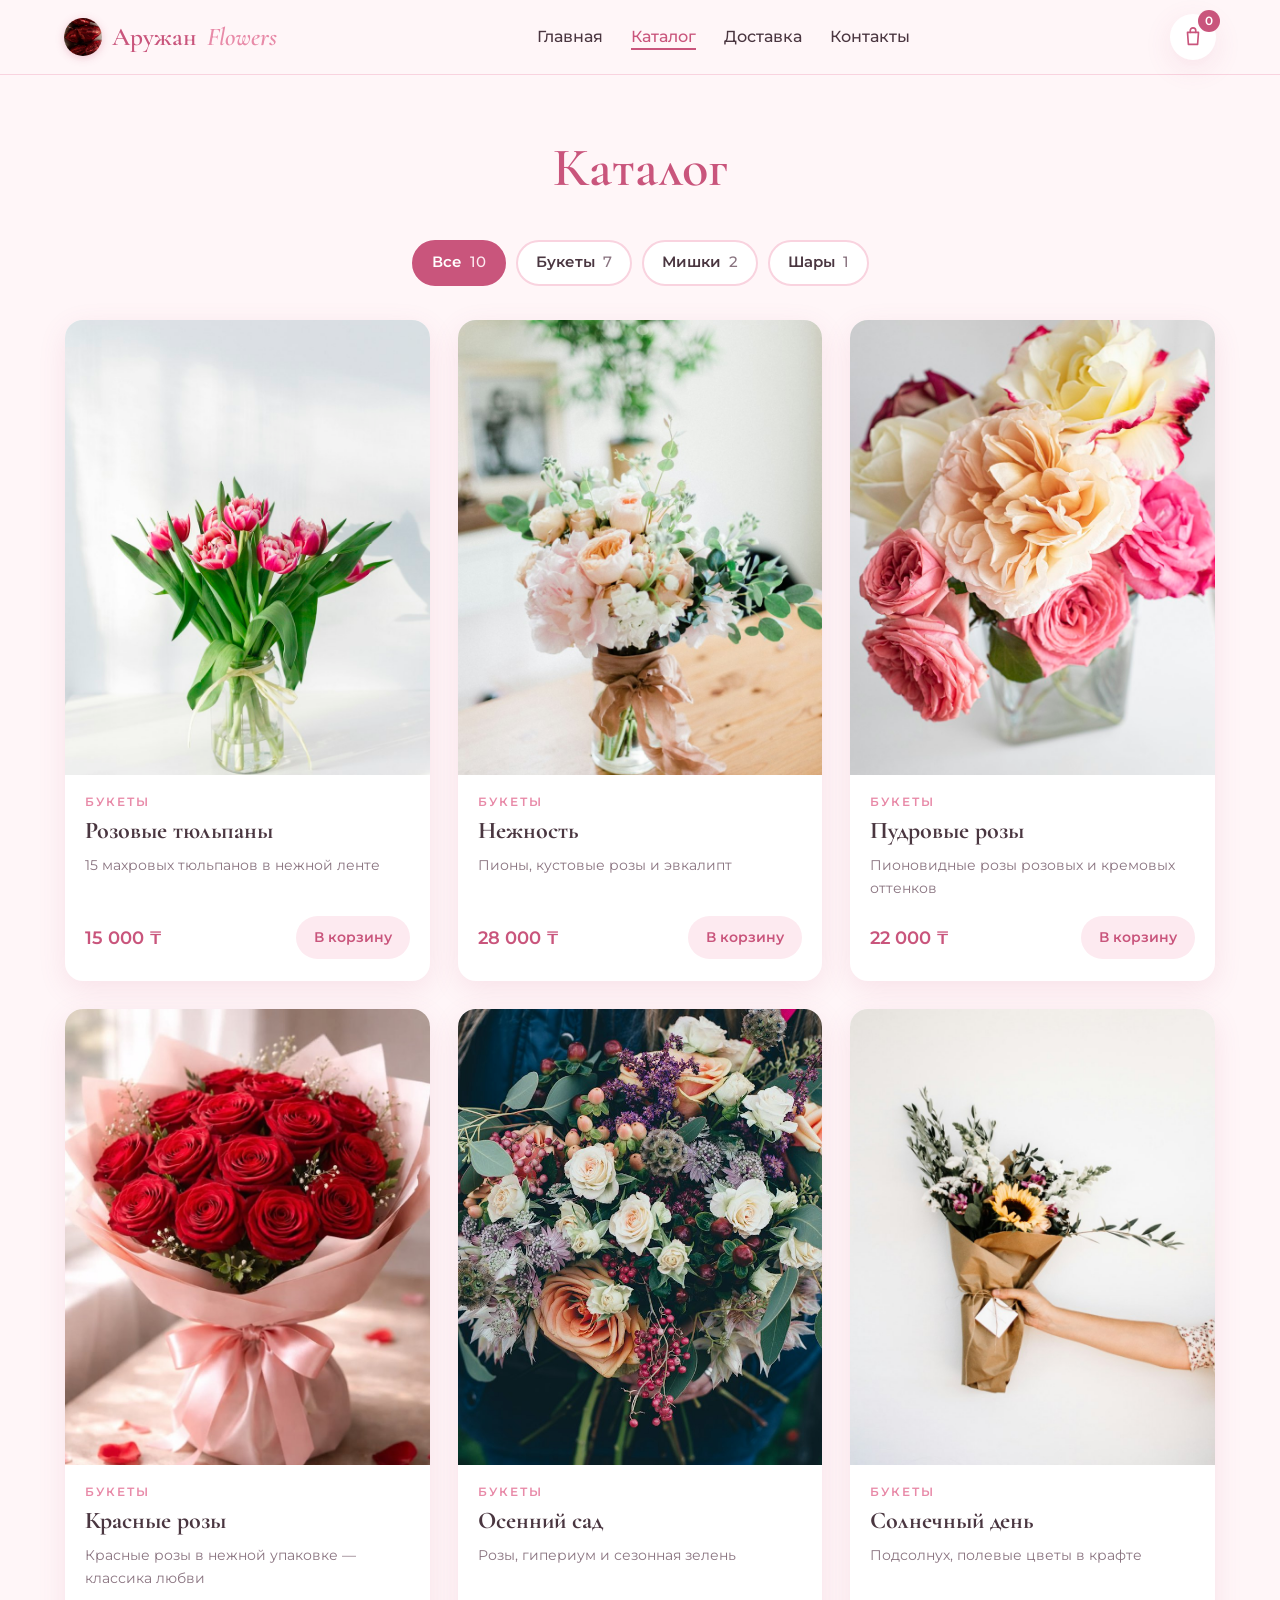
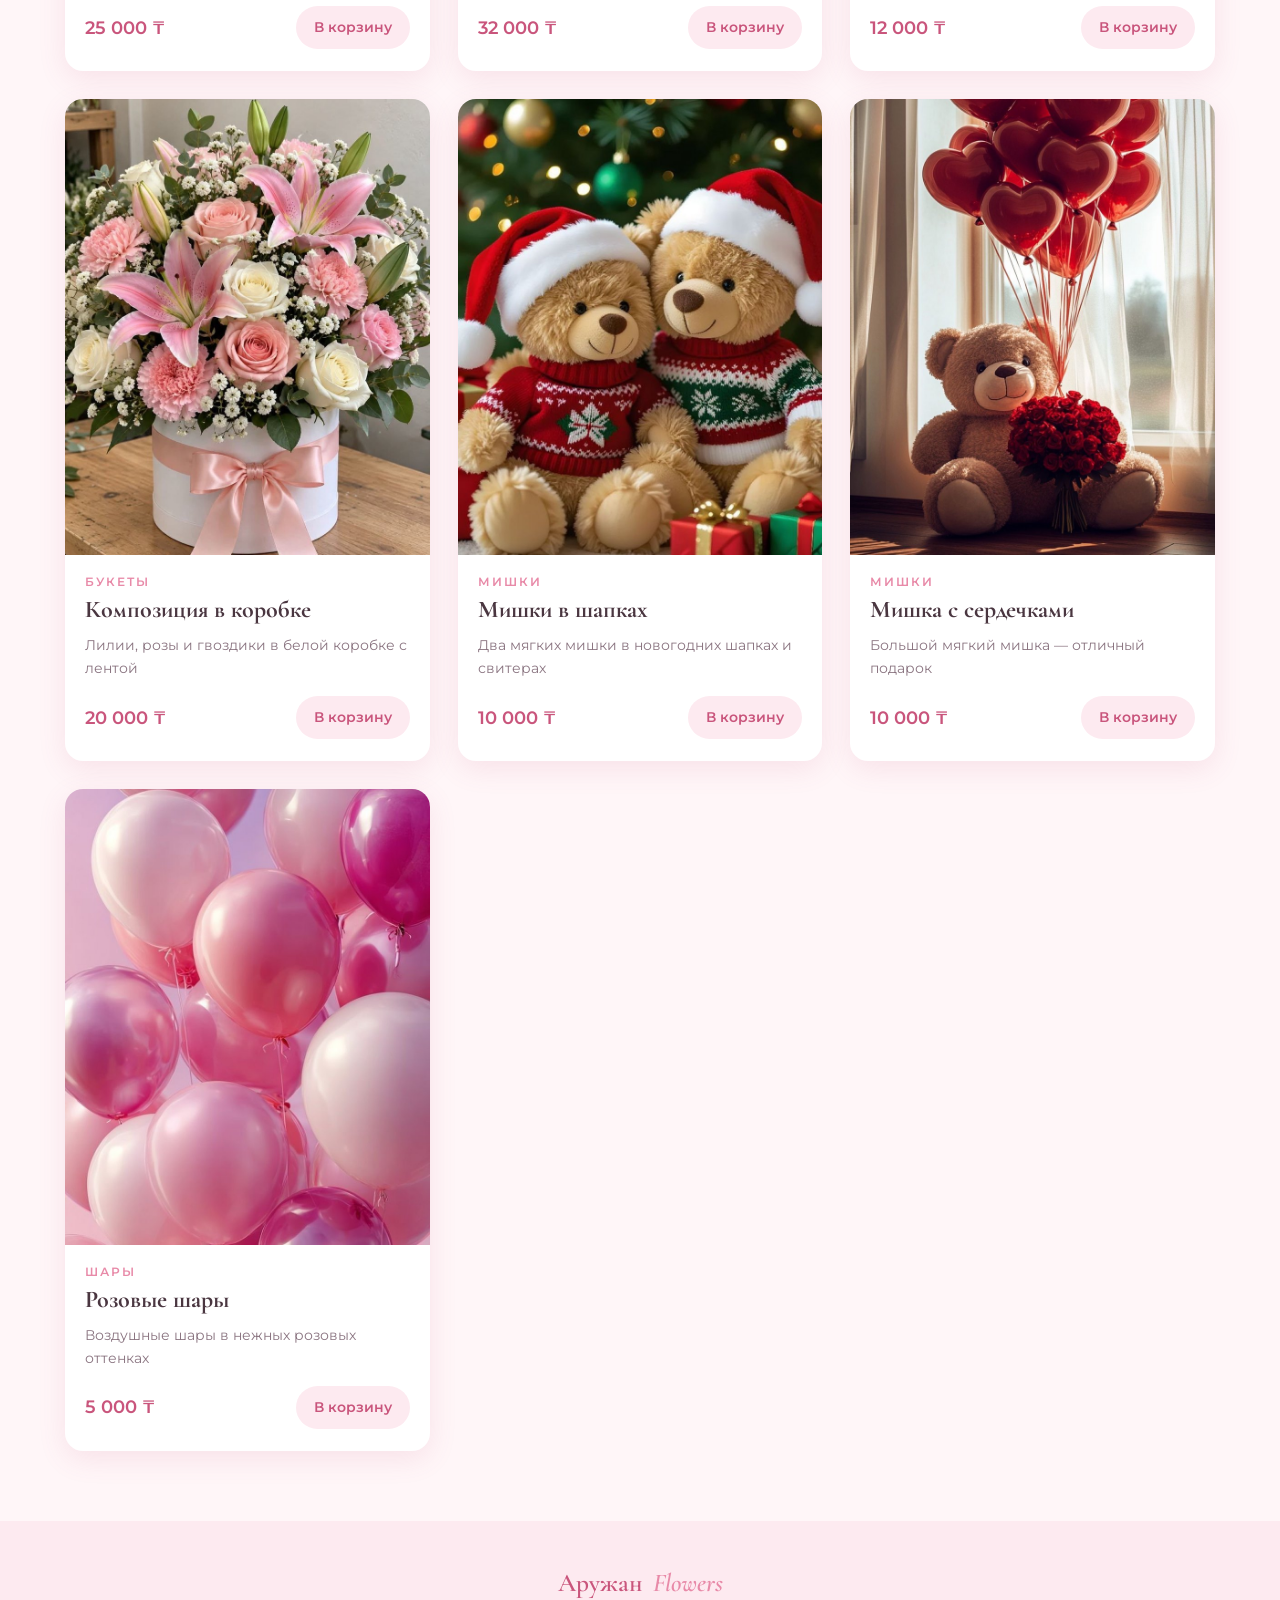
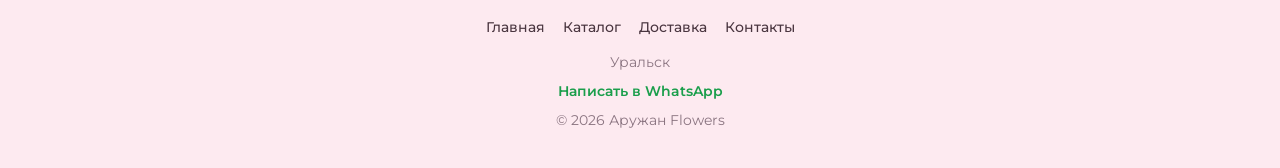
==== catalog.html @ 1dcf15ab "Add files via upload" ====
<!DOCTYPE html>
<html lang="ru">
<head>
  <meta charset="UTF-8">
  <meta name="viewport" content="width=device-width, initial-scale=1.0">
  <title>Каталог — Аружан Flowers</title>
  <meta name="description" content="Букеты, мягкие мишки и воздушные шары. Цены в тенге, заказ в WhatsApp.">
  <link rel="icon" type="image/png" href="favicon.png">
  <link rel="apple-touch-icon" href="apple-touch-icon.png">
  <meta property="og:title" content="Каталог — Аружан Flowers">
  <meta property="og:description" content="Букеты, мягкие мишки и воздушные шары. Цены в тенге, заказ в WhatsApp.">
  <meta property="og:image" content="images/og.jpg">
  <meta property="og:type" content="website">
  <link rel="preconnect" href="https://fonts.googleapis.com">
  <link rel="preconnect" href="https://fonts.gstatic.com" crossorigin>
  <link href="https://fonts.googleapis.com/css2?family=Cormorant+Garamond:wght@500;600&family=Montserrat:wght@400;500;600&display=swap" rel="stylesheet">
  <link rel="stylesheet" href="style.css">
</head>
<body data-page="catalog">
<!-- Шапка, подвал и корзина вставляются из script.js -->
  <main>
    <section class="catalog page-top">
      <h1 class="page-title">Каталог</h1>
      <div class="filters" id="filters"></div>
      <div class="grid" id="products"></div>
    </section>
  </main>

  <script src="script.js"></script>
</body>
</html>
---- style.css ----
:root {
  --pink-50: #fff6f8;
  --pink-100: #fdeaf0;
  --pink-200: #f9d3df;
  --pink-400: #e88aa8;
  --pink-600: #c9557c;
  --text: #4a3640;
  --muted: #8a7480;
  --white: #ffffff;
  --wa: #25d366;
  --radius: 18px;
  --shadow: 0 8px 28px rgba(201, 85, 124, 0.12);
}

* { box-sizing: border-box; margin: 0; padding: 0; }

html { scroll-behavior: smooth; }

body {
  font-family: "Montserrat", sans-serif;
  color: var(--text);
  background: var(--pink-50);
  line-height: 1.6;
}

img { display: block; max-width: 100%; }
a { color: inherit; text-decoration: none; }
button { font: inherit; cursor: pointer; border: none; background: none; color: inherit; }

/* Шапка */
.header {
  position: sticky;
  top: 0;
  z-index: 10;
  display: flex;
  align-items: center;
  justify-content: space-between;
  gap: 16px;
  padding: 14px 5%;
  background: rgba(255, 246, 248, 0.92);
  backdrop-filter: blur(8px);
  border-bottom: 1px solid var(--pink-200);
}

.logo {
  font-family: "Cormorant Garamond", serif;
  font-size: 1.6rem;
  font-weight: 600;
  color: var(--pink-600);
  white-space: nowrap;
}
.logo span { font-style: italic; color: var(--pink-400); }

.nav { display: flex; gap: 28px; font-weight: 500; }
.nav a:hover { color: var(--pink-600); }

.cart-btn {
  position: relative;
  width: 46px;
  height: 46px;
  border-radius: 50%;
  display: grid;
  place-items: center;
  background: var(--white);
  color: var(--pink-600);
  box-shadow: var(--shadow);
}
.cart-count {
  position: absolute;
  top: -4px;
  right: -4px;
  min-width: 22px;
  height: 22px;
  padding: 0 6px;
  border-radius: 11px;
  background: var(--pink-600);
  color: var(--white);
  font-size: 0.75rem;
  font-weight: 600;
  display: grid;
  place-items: center;
}

/* Кнопки */
.btn {
  display: inline-flex;
  align-items: center;
  justify-content: center;
  gap: 8px;
  padding: 14px 32px;
  border-radius: 40px;
  background: var(--pink-600);
  color: var(--white);
  font-weight: 600;
  transition: transform 0.2s, background 0.2s;
}
.btn:hover { background: #b4456b; transform: translateY(-2px); }

/* Главная */
.hero {
  display: grid;
  grid-template-columns: 1fr 1fr;
  align-items: center;
  gap: 48px;
  padding: 60px 5% 80px;
  background: linear-gradient(135deg, var(--pink-100), var(--pink-50));
}
.hero-sub {
  text-transform: uppercase;
  letter-spacing: 3px;
  font-size: 0.8rem;
  color: var(--pink-400);
  margin-bottom: 10px;
}
.hero h1 {
  font-family: "Cormorant Garamond", serif;
  font-size: clamp(2.8rem, 6vw, 4.8rem);
  line-height: 1.05;
  color: var(--pink-600);
  margin-bottom: 20px;
}
.hero h1 span { font-style: italic; color: var(--pink-400); }
.hero-desc { color: var(--muted); max-width: 440px; margin-bottom: 32px; font-size: 1.05rem; }
.hero-img img {
  width: 100%;
  aspect-ratio: 1;
  object-fit: cover;
  border-radius: 50% 50% var(--radius) var(--radius);
  box-shadow: var(--shadow);
}

/* Каталог */
.catalog { padding: 70px 5%; }
.catalog h2 {
  font-family: "Cormorant Garamond", serif;
  font-size: clamp(2rem, 4vw, 2.8rem);
  text-align: center;
  color: var(--pink-600);
  margin-bottom: 40px;
}
.grid {
  display: grid;
  grid-template-columns: repeat(3, 1fr);
  gap: 28px;
  max-width: 1150px;
  margin: 0 auto;
}
.card {
  background: var(--white);
  border-radius: var(--radius);
  overflow: hidden;
  box-shadow: var(--shadow);
  display: flex;
  flex-direction: column;
  transition: transform 0.25s;
}
.card:hover { transform: translateY(-4px); }
.card img { width: 100%; aspect-ratio: 4 / 5; object-fit: cover; }
.card-body { padding: 18px 20px 22px; display: flex; flex-direction: column; flex: 1; }
.card h3 { font-family: "Cormorant Garamond", serif; font-size: 1.5rem; margin-bottom: 4px; }
.card p { color: var(--muted); font-size: 0.9rem; margin-bottom: 16px; flex: 1; }
.card-bottom { display: flex; align-items: center; justify-content: space-between; gap: 10px; }
.price { font-weight: 600; font-size: 1.15rem; color: var(--pink-600); white-space: nowrap; }
.add-btn {
  padding: 10px 18px;
  border-radius: 30px;
  background: var(--pink-100);
  color: var(--pink-600);
  font-weight: 600;
  font-size: 0.9rem;
  transition: background 0.2s, color 0.2s;
}
.add-btn:hover, .add-btn.added { background: var(--pink-600); color: var(--white); }

/* Подвал */
.footer {
  text-align: center;
  padding: 36px 5%;
  background: var(--pink-100);
  color: var(--muted);
  font-size: 0.9rem;
}

/* Корзина */
.overlay {
  position: fixed;
  inset: 0;
  background: rgba(74, 54, 64, 0.4);
  opacity: 0;
  visibility: hidden;
  transition: 0.3s;
  z-index: 20;
}
.cart {
  position: fixed;
  top: 0;
  right: 0;
  height: 100%;
  width: min(400px, 100%);
  background: var(--white);
  z-index: 30;
  display: flex;
  flex-direction: column;
  transform: translateX(100%);
  transition: transform 0.3s ease;
}
body.cart-open .overlay { opacity: 1; visibility: visible; }
body.cart-open .cart { transform: translateX(0); }
body.cart-open { overflow: hidden; }

.cart-head {
  display: flex;
  justify-content: space-between;
  align-items: center;
  padding: 20px;
  border-bottom: 1px solid var(--pink-100);
}
.cart-head h3 { font-family: "Cormorant Garamond", serif; font-size: 1.8rem; color: var(--pink-600); }
.cart-close { font-size: 2rem; line-height: 1; color: var(--muted); width: 40px; height: 40px; }

.cart-items { flex: 1; overflow-y: auto; padding: 10px 20px; }
.cart-empty { text-align: center; color: var(--muted); padding: 50px 0; }
.cart-item {
  display: grid;
  grid-template-columns: 64px 1fr auto;
  gap: 12px;
  align-items: center;
  padding: 14px 0;
  border-bottom: 1px solid var(--pink-100);
}
.cart-item img { width: 64px; height: 64px; object-fit: cover; border-radius: 12px; }
.cart-item h4 { font-size: 0.95rem; font-weight: 600; }
.cart-item .item-price { color: var(--pink-600); font-size: 0.9rem; }
.qty { display: flex; align-items: center; gap: 8px; margin-top: 6px; }
.qty button {
  width: 28px;
  height: 28px;
  border-radius: 50%;
  background: var(--pink-100);
  color: var(--pink-600);
  font-weight: 600;
}
.remove { color: var(--muted); font-size: 1.4rem; width: 32px; height: 32px; }
.remove:hover { color: var(--pink-600); }

.cart-foot { padding: 20px; border-top: 1px solid var(--pink-100); }
.cart-total { display: flex; justify-content: space-between; font-size: 1.1rem; margin-bottom: 16px; }
.cart-total strong { color: var(--pink-600); }
.btn-wa { width: 100%; background: var(--wa); }
.btn-wa:hover { background: #1ebe5a; }
.btn-wa:disabled { opacity: 0.5; cursor: not-allowed; transform: none; }

/* Планшет */
@media (max-width: 900px) {
  .grid { grid-template-columns: repeat(2, 1fr); gap: 20px; }
  .hero { gap: 32px; }
}

/* Телефон */
@media (max-width: 640px) {
  .header { padding: 12px 16px; }
  .nav { display: none; }
  .logo { font-size: 1.4rem; }

  .hero {
    grid-template-columns: 1fr;
    text-align: center;
    padding: 32px 16px 50px;
  }
  .hero-img { order: -1; max-width: 320px; margin: 0 auto; }
  .hero-desc { margin-left: auto; margin-right: auto; }

  .catalog { padding: 50px 16px; }
  .catalog h2 { margin-bottom: 28px; }
  .grid { grid-template-columns: 1fr; gap: 22px; }
  .card img { aspect-ratio: 1; }
}


/* Видео-реклама */
.promo { padding: 50px 5% 20px; text-align: center; }
.promo h2 {
  font-family: "Cormorant Garamond", serif;
  font-weight: 600;
  font-size: clamp(2rem, 4vw, 2.8rem);
  color: var(--pink-600);
  margin-bottom: 28px;
}
.promo-video {
  max-width: 340px;
  margin: 0 auto;
  border-radius: var(--radius);
  overflow: hidden;
  box-shadow: var(--shadow);
  background: var(--pink-100);
}
.promo-video video { display: block; width: 100%; height: auto; }

/* Доставка */
.delivery { padding: 20px 5% 70px; text-align: center; }
.delivery h2 {
  font-family: "Cormorant Garamond", serif;
  font-weight: 600;
  font-size: clamp(2rem, 4vw, 2.8rem);
  color: var(--pink-600);
  margin-bottom: 28px;
}
.delivery-grid {
  display: grid;
  grid-template-columns: repeat(2, 1fr);
  gap: 24px;
  max-width: 720px;
  margin: 0 auto;
}
.delivery-card {
  background: var(--white);
  border-radius: var(--radius);
  box-shadow: var(--shadow);
  padding: 28px 24px;
}
.delivery-card h3 { font-family: "Cormorant Garamond", serif; font-size: 1.6rem; color: var(--pink-600); margin-bottom: 8px; }
.delivery-card p { color: var(--muted); font-size: 0.95rem; }
@media (max-width: 600px) {
  .delivery-grid { grid-template-columns: 1fr; }
}

/* Аватар сайта */
.logo { display: inline-flex; align-items: center; gap: 10px; }
.logo-ava { width: 38px; height: 38px; border-radius: 50%; object-fit: cover; box-shadow: 0 2px 8px rgba(201, 85, 124, 0.3); }

/* Выбор получения: кнопки */
.delivery-card {
  font: inherit; color: inherit; cursor: pointer; text-align: center;
  border: 2px solid transparent;
  transition: transform .15s ease, border-color .15s ease, background .15s ease;
}
.delivery-card:hover { transform: translateY(-3px); border-color: var(--pink-200); }
.delivery-card:focus-visible { outline: 3px solid var(--pink-400); outline-offset: 2px; }
.delivery-card.active { border-color: var(--pink-600); background: var(--pink-100); }
.delivery-mark {
  display: inline-block; margin-top: 14px; padding: 6px 16px;
  border-radius: 999px; background: var(--pink-100); color: var(--pink-600);
  font-size: .85rem; font-weight: 600;
}
.delivery-card.active .delivery-mark { background: var(--pink-600); color: var(--white); }

.cart-delivery { margin-bottom: 14px; }
.cart-delivery-title { font-weight: 600; font-size: .9rem; margin-bottom: 8px; }
.cart-delivery-btns { display: grid; grid-template-columns: 1fr 1fr; gap: 8px; }
.cart-delivery-btns button {
  padding: 10px 8px; border-radius: 12px; border: 2px solid var(--pink-200);
  background: var(--white); font-weight: 600; font-size: .9rem;
}
.cart-delivery-btns button.active { background: var(--pink-600); border-color: var(--pink-600); color: var(--white); }
.cart-address {
  width: 100%; margin-top: 10px; padding: 11px 12px; border-radius: 12px;
  border: 2px solid var(--pink-200); font: inherit; font-size: .9rem; background: var(--white); color: var(--text);
}
.cart-address:focus { outline: none; border-color: var(--pink-600); }
.cart-delivery-hint { margin-top: 8px; color: var(--pink-600); font-size: .85rem; font-weight: 600; }

/* Подтверждение получения */
.delivery-confirm {
  max-width: 720px; margin: 24px auto 0; padding: 22px 24px;
  background: var(--white); border: 2px solid var(--pink-600); border-radius: var(--radius);
  box-shadow: var(--shadow); text-align: center;
}
.delivery-confirm-text { font-family: "Cormorant Garamond", serif; font-size: 1.7rem; font-weight: 600; color: var(--pink-600); }
.delivery-confirm-sub { color: var(--muted); font-size: .95rem; margin-top: 4px; }
.delivery-address { display: block; margin-top: 18px; text-align: left; }
.delivery-address span { display: block; font-weight: 600; font-size: .95rem; margin-bottom: 8px; }
.delivery-address input {
  width: 100%; padding: 13px 14px; border-radius: 12px; border: 2px solid var(--pink-200);
  font: inherit; font-size: 1rem; color: var(--text); background: var(--pink-50);
}
.delivery-address input:focus { outline: none; border-color: var(--pink-600); }

/* ===== Многостраничная версия ===== */
.nav a.active { color: var(--pink-600); box-shadow: inset 0 -2px 0 var(--pink-600); }

/* Меню на телефоне — строка под шапкой */
.nav-mobile { display: none; }
@media (max-width: 640px) {
  .nav-mobile {
    display: flex; gap: 6px; overflow-x: auto; padding: 10px 12px;
    position: sticky; top: 70px; z-index: 9;
    background: rgba(255, 246, 248, 0.95); border-bottom: 1px solid var(--pink-200);
  }
  .nav-mobile a {
    flex: 0 0 auto; padding: 7px 11px; border-radius: 999px;
    background: var(--white); font-weight: 500; font-size: .84rem;
  }
  .nav-mobile a.active { background: var(--pink-600); color: var(--white); }
}

.page-top { padding-top: 50px; }
.page-title {
  font-family: "Cormorant Garamond", serif; font-weight: 600;
  font-size: clamp(2.3rem, 5vw, 3.4rem); color: var(--pink-600);
  text-align: center; margin-bottom: 28px;
}
.center { text-align: center; margin-top: 36px; }
.hero-btns { display: flex; gap: 12px; flex-wrap: wrap; }
.btn-ghost { background: var(--white); color: var(--pink-600); box-shadow: var(--shadow); }
.btn-ghost:hover { background: var(--pink-100); }
@media (max-width: 640px) { .hero-btns { justify-content: center; } }

/* Карточки */
.card-img { display: block; overflow: hidden; }
.card-img img { transition: transform .4s; }
.card:hover .card-img img { transform: scale(1.04); }
.card h3 a:hover { color: var(--pink-600); }
.card-cat { font-size: .72rem; text-transform: uppercase; letter-spacing: 2px; color: var(--pink-400); font-weight: 600; }
.grid-4 { grid-template-columns: repeat(4, 1fr); }
@media (max-width: 1000px) { .grid-4 { grid-template-columns: repeat(2, 1fr); } }
@media (max-width: 640px) { .grid-4 { grid-template-columns: 1fr; } }

/* Плитки категорий */
.cats { display: grid; grid-template-columns: repeat(3, 1fr); gap: 20px; max-width: 1150px; margin: 0 auto; padding: 10px 5% 40px; }
.cat-tile { position: relative; border-radius: var(--radius); overflow: hidden; box-shadow: var(--shadow); aspect-ratio: 4 / 3; }
.cat-tile img { width: 100%; height: 100%; object-fit: cover; transition: transform .4s; }
.cat-tile:hover img { transform: scale(1.05); }
.cat-tile span {
  position: absolute; left: 0; right: 0; bottom: 0; padding: 40px 20px 16px;
  background: linear-gradient(transparent, rgba(74, 54, 64, .65));
  color: var(--white); font-family: "Cormorant Garamond", serif; font-size: 1.8rem; font-weight: 600;
}
@media (max-width: 640px) { .cats { grid-template-columns: 1fr; padding: 0 16px 30px; } }

/* Фильтры каталога */
.filters { display: flex; justify-content: center; flex-wrap: wrap; gap: 10px; margin-bottom: 34px; }
.filter {
  padding: 9px 18px; border-radius: 999px; background: var(--white);
  border: 2px solid var(--pink-200); font-weight: 600; font-size: .92rem;
}
.filter span { color: var(--muted); font-weight: 500; margin-left: 4px; }
.filter.active { background: var(--pink-600); border-color: var(--pink-600); color: var(--white); }
.filter.active span { color: var(--pink-100); }

/* Страница товара */
.product-page { padding: 40px 5% 20px; max-width: 1150px; margin: 0 auto; }
.crumbs { font-size: .88rem; color: var(--muted); margin-bottom: 24px; }
.crumbs a:hover { color: var(--pink-600); }
.product { display: grid; grid-template-columns: 1fr 1fr; gap: 48px; align-items: start; }
.product-img img { width: 100%; aspect-ratio: 4 / 5; object-fit: cover; border-radius: var(--radius); box-shadow: var(--shadow); }
.product-info h1 { font-family: "Cormorant Garamond", serif; font-size: clamp(2.2rem, 4vw, 3.2rem); line-height: 1.1; color: var(--pink-600); margin: 6px 0 14px; }
.product-desc { color: var(--muted); font-size: 1.05rem; margin-bottom: 20px; }
.product-price { font-size: 1.8rem; font-weight: 600; color: var(--pink-600); margin-bottom: 22px; }
.product-buy { display: flex; gap: 16px; align-items: center; flex-wrap: wrap; margin-bottom: 18px; }
.qty-lg { margin: 0; gap: 14px; background: var(--white); padding: 8px 12px; border-radius: 40px; box-shadow: var(--shadow); }
.qty-lg button { width: 34px; height: 34px; font-size: 1.1rem; }
.qty-lg span { min-width: 20px; text-align: center; font-weight: 600; }
.product-wa { display: inline-block; color: #1a9e4b; font-weight: 600; margin-bottom: 20px; }
.product-wa:hover { text-decoration: underline; }
.product-notes { list-style: none; border-top: 1px solid var(--pink-200); padding-top: 16px; color: var(--muted); font-size: .95rem; }
.product-notes li { padding: 4px 0 4px 22px; position: relative; }
.product-notes li::before { content: "✿"; position: absolute; left: 0; color: var(--pink-400); }
.product-notes a { color: var(--pink-600); text-decoration: underline; }
.not-found { text-align: center; padding: 40px 0; }
.not-found h1 { font-family: "Cormorant Garamond", serif; font-size: 2.4rem; color: var(--pink-600); }
.not-found p { color: var(--muted); margin: 8px 0 24px; }
.related { padding-top: 40px; }
@media (max-width: 760px) { .product { grid-template-columns: 1fr; gap: 24px; } }

/* Как заказать */
.steps { padding: 20px 5% 70px; text-align: center; }
.steps h2 { font-family: "Cormorant Garamond", serif; font-weight: 600; font-size: clamp(2rem, 4vw, 2.8rem); color: var(--pink-600); margin-bottom: 28px; }
.steps-list { list-style: none; display: grid; grid-template-columns: repeat(4, 1fr); gap: 20px; max-width: 1000px; margin: 0 auto; }
.steps-list li { background: var(--white); border-radius: var(--radius); box-shadow: var(--shadow); padding: 24px 18px; }
.steps-list b { display: inline-grid; place-items: center; width: 38px; height: 38px; border-radius: 50%; background: var(--pink-100); color: var(--pink-600); margin-bottom: 10px; }
.steps-list h3 { font-family: "Cormorant Garamond", serif; font-size: 1.4rem; color: var(--pink-600); }
.steps-list p { color: var(--muted); font-size: .92rem; }
.steps-list a { color: var(--pink-600); text-decoration: underline; }
@media (max-width: 900px) { .steps-list { grid-template-columns: repeat(2, 1fr); } }
@media (max-width: 500px) { .steps-list { grid-template-columns: 1fr; } }

/* Контакты */
.contacts { padding: 50px 5% 70px; }
.contacts-card { max-width: 520px; margin: 0 auto; background: var(--white); border-radius: var(--radius); box-shadow: var(--shadow); padding: 32px 28px; text-align: center; }
.contacts-ava { width: 90px; height: 90px; border-radius: 50%; object-fit: cover; margin: 0 auto 14px; box-shadow: var(--shadow); }
.contacts-lead { color: var(--muted); margin-bottom: 20px; }
.contacts-list { text-align: left; margin-bottom: 24px; }
.contact-row { display: flex; justify-content: space-between; gap: 16px; padding: 12px 0; border-bottom: 1px solid var(--pink-100); }
.contact-row span { color: var(--muted); }
.contact-row a { color: var(--pink-600); }
.contacts-card .btn-wa { width: 100%; }

/* Подвал */
.footer p { margin-top: 6px; }
.footer-nav { display: flex; justify-content: center; flex-wrap: wrap; gap: 18px; margin: 12px 0; font-weight: 500; color: var(--text); }
.footer-nav a:hover, .footer-wa:hover { color: var(--pink-600); }
.footer-wa { color: #1a9e4b; font-weight: 600; }
.cart-empty a { color: var(--pink-600); text-decoration: underline; font-weight: 600; }
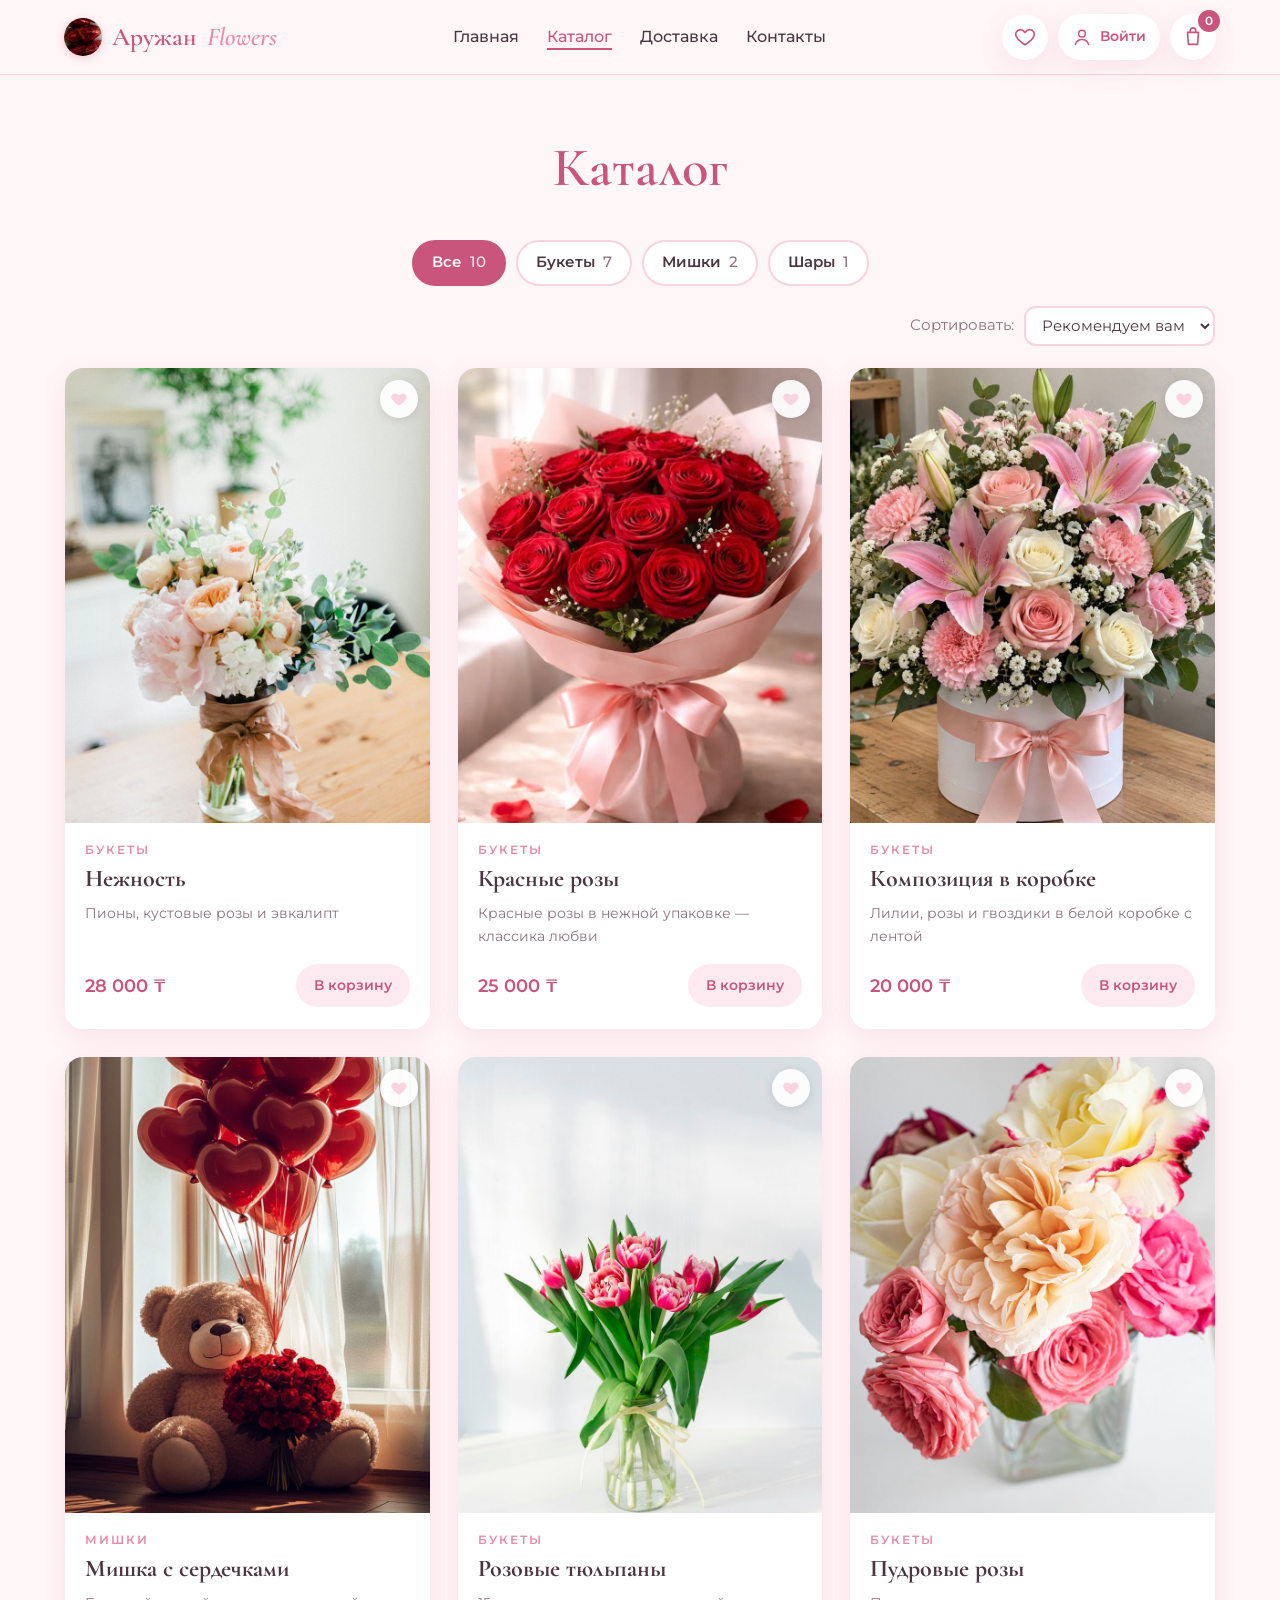
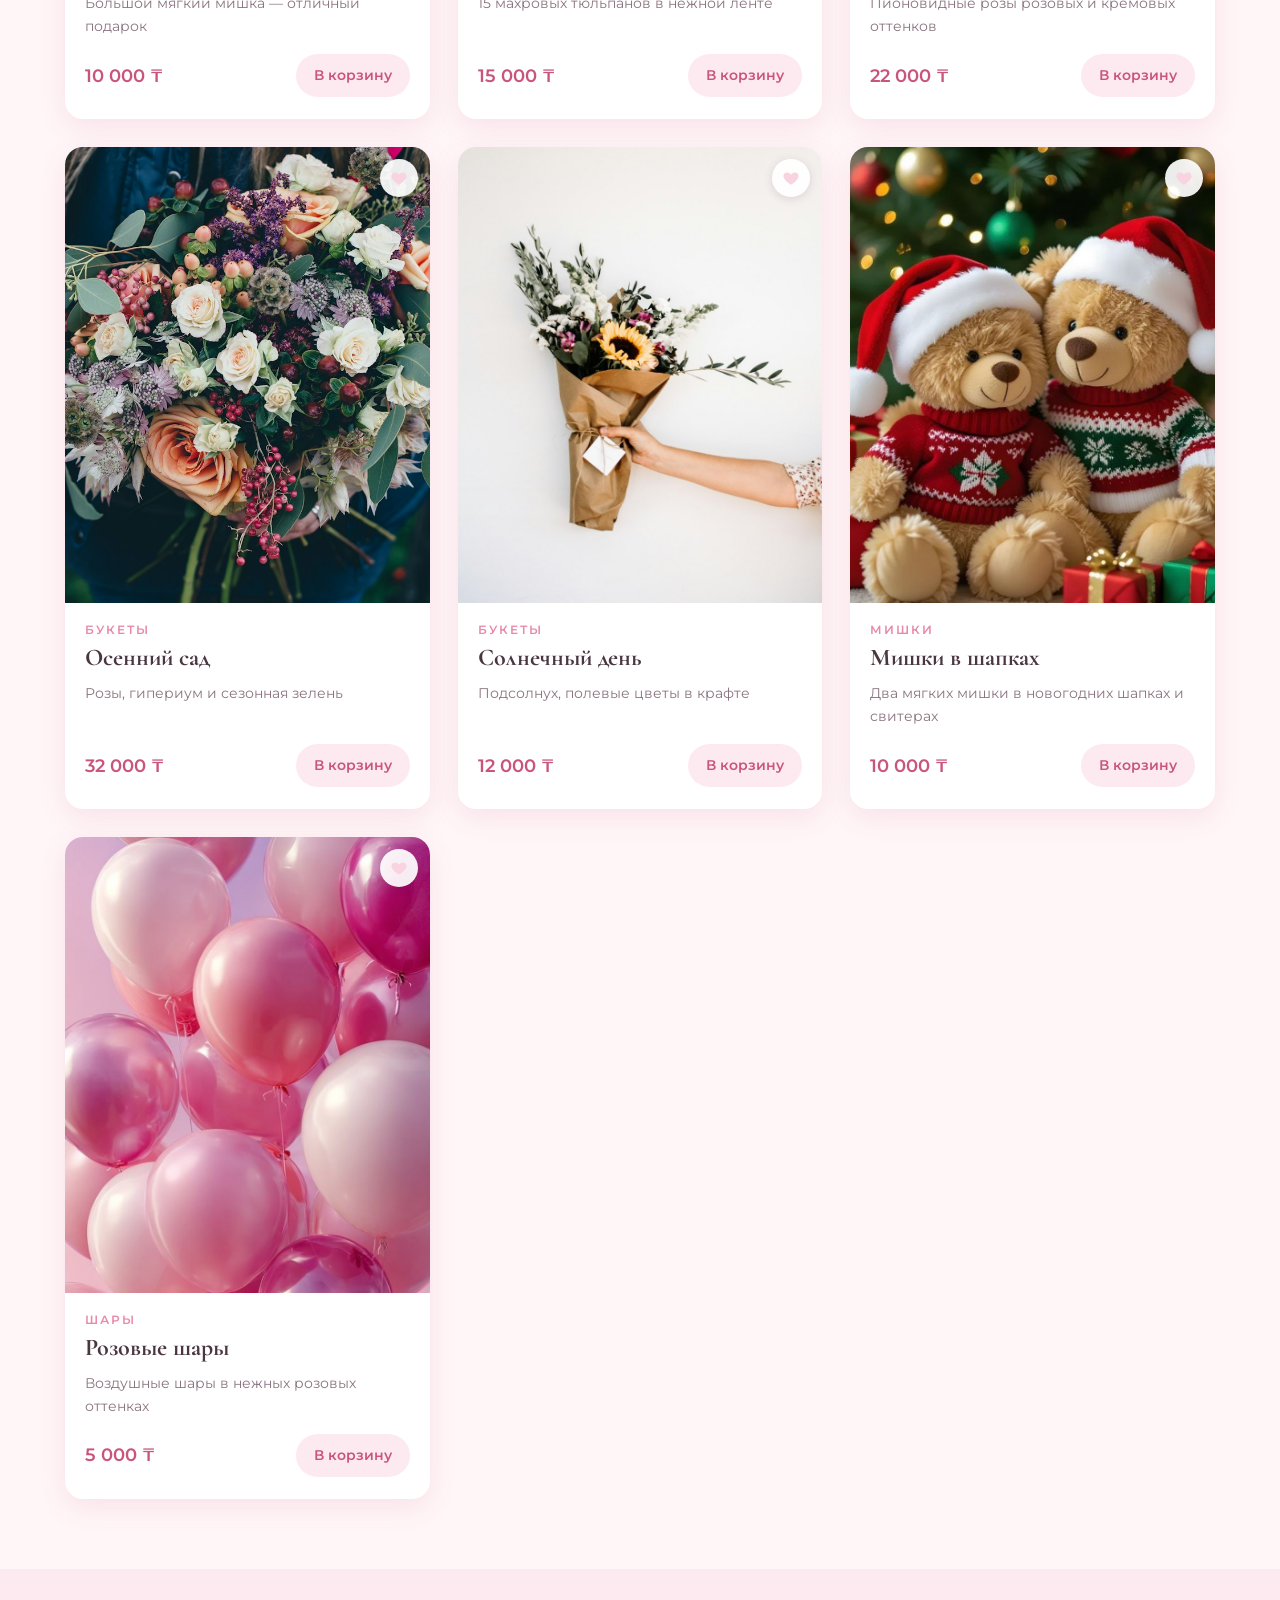
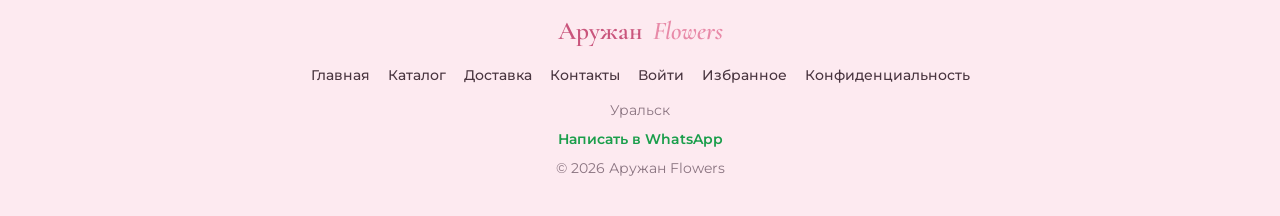
==== commit dc536747: "Add files via upload" ====
--- a/catalog.html
+++ b/catalog.html
@@ -22,6 +22,14 @@
     <section class="catalog page-top">
       <h1 class="page-title">Каталог</h1>
       <div class="filters" id="filters"></div>
+      <div class="sort-row">
+        <label for="sort">Сортировать:</label>
+        <select id="sort" class="sort">
+          <option value="rec">Рекомендуем вам</option>
+          <option value="cheap">Сначала дешевле</option>
+          <option value="expensive">Сначала дороже</option>
+        </select>
+      </div>
       <div class="grid" id="products"></div>
     </section>
   </main>
--- a/style.css
+++ b/style.css
@@ -491,3 +491,146 @@
 .footer-nav a:hover, .footer-wa:hover { color: var(--pink-600); }
 .footer-wa { color: #1a9e4b; font-weight: 600; }
 .cart-empty a { color: var(--pink-600); text-decoration: underline; font-weight: 600; }
+
+/* ===== Аккаунт, избранное, рекомендации ===== */
+.header-actions { display: flex; align-items: center; gap: 10px; }
+.user-btn {
+  display: inline-flex; align-items: center; gap: 8px; height: 46px; padding: 0 14px 0 6px;
+  border-radius: 999px; background: var(--white); color: var(--pink-600); box-shadow: var(--shadow); font-weight: 600; font-size: .9rem;
+}
+.user-btn svg { margin-left: 8px; }
+.user-btn.active { outline: 2px solid var(--pink-600); }
+.user-ava {
+  width: 34px; height: 34px; border-radius: 50%; display: grid; place-items: center;
+  background: var(--pink-600); color: var(--white); font-weight: 600;
+}
+@media (max-width: 640px) {
+  .user-name { display: none; }
+  .user-btn { padding: 0 6px; width: 46px; justify-content: center; }
+  .user-btn svg { margin-left: 0; }
+}
+
+.section-sub { text-align: center; color: var(--muted); margin: -26px 0 30px; font-size: .95rem; }
+
+/* Сердечко */
+.card { position: relative; }
+.fav-btn {
+  width: 38px; height: 38px; border-radius: 50%; display: grid; place-items: center;
+  background: rgba(255, 255, 255, .92); color: var(--pink-200); box-shadow: 0 2px 10px rgba(74, 54, 64, .15);
+  transition: color .15s, transform .15s;
+}
+.fav-btn:hover { color: var(--pink-400); transform: scale(1.08); }
+.fav-btn.on { color: #e0245e; }
+.card-fav { position: absolute; top: 12px; right: 12px; z-index: 2; }
+.fav-lg { width: 48px; height: 48px; }
+
+/* Сортировка */
+.sort-row { display: flex; justify-content: flex-end; align-items: center; gap: 10px; max-width: 1150px; margin: -14px auto 22px; font-size: .92rem; color: var(--muted); }
+.sort { font: inherit; padding: 8px 12px; border-radius: 12px; border: 2px solid var(--pink-200); background: var(--white); color: var(--text); }
+@media (max-width: 640px) { .sort-row { justify-content: center; } }
+
+.product-tags { display: flex; flex-wrap: wrap; gap: 6px; margin: -8px 0 18px; }
+.product-tags span { padding: 4px 12px; border-radius: 999px; background: var(--pink-100); color: var(--pink-600); font-size: .8rem; font-weight: 500; }
+
+/* Вход и регистрация */
+.auth { padding: 50px 16px 70px; }
+.auth-card { max-width: 440px; margin: 0 auto; background: var(--white); border-radius: var(--radius); box-shadow: var(--shadow); padding: 26px 28px 24px; }
+.auth-tabs { display: grid; grid-template-columns: 1fr 1fr; background: var(--pink-100); border-radius: 999px; padding: 4px; margin-bottom: 22px; }
+.auth-tabs button { padding: 10px; border-radius: 999px; font-weight: 600; color: var(--muted); }
+.auth-tabs button.active { background: var(--white); color: var(--pink-600); box-shadow: 0 2px 8px rgba(201, 85, 124, .15); }
+.auth-form h1 { font-family: "Cormorant Garamond", serif; font-size: 2rem; color: var(--pink-600); text-align: center; margin-bottom: 16px; }
+.auth-form label, .acc-card label { display: block; font-weight: 600; font-size: .9rem; margin-bottom: 14px; }
+.auth-form small, .acc-card small { color: var(--muted); font-weight: 400; }
+.auth-form input, .acc-card input {
+  display: block; width: 100%; margin-top: 6px; padding: 12px 14px; border-radius: 12px;
+  border: 2px solid var(--pink-200); font: inherit; font-weight: 400; color: var(--text); background: var(--pink-50);
+}
+.auth-form input:focus, .acc-card input:focus { outline: none; border-color: var(--pink-600); background: var(--white); }
+.acc-card input:disabled { color: var(--muted); }
+.auth-form .btn, .acc-card .btn { width: 100%; margin-top: 4px; }
+.form-error { background: #fdecef; color: #b4234f; border-radius: 10px; padding: 10px 12px; font-size: .9rem; margin-bottom: 12px; }
+.auth-perks { list-style: none; margin-top: 22px; padding-top: 16px; border-top: 1px solid var(--pink-100); color: var(--muted); font-size: .9rem; }
+.auth-perks li { padding: 3px 0 3px 22px; position: relative; }
+.auth-perks li::before { content: "✿"; position: absolute; left: 0; color: var(--pink-400); }
+.auth-note { margin-top: 14px; text-align: center; font-size: .78rem; color: var(--muted); }
+
+/* Личный кабинет */
+.account { padding: 50px 5% 10px; max-width: 1150px; margin: 0 auto; }
+.acc-top { display: flex; justify-content: space-between; align-items: center; gap: 16px; flex-wrap: wrap; margin-bottom: 28px; }
+.acc-title { text-align: left; margin-bottom: 0; }
+.acc-since { color: var(--muted); }
+.acc-grid { display: grid; grid-template-columns: 1fr 1.3fr; gap: 24px; align-items: start; }
+.acc-card { background: var(--white); border-radius: var(--radius); box-shadow: var(--shadow); padding: 24px; }
+.acc-card h2 { font-family: "Cormorant Garamond", serif; font-size: 1.7rem; color: var(--pink-600); margin-bottom: 16px; }
+.order { border: 1px solid var(--pink-200); border-radius: 14px; padding: 14px 16px; margin-bottom: 12px; }
+.order-head { display: flex; justify-content: space-between; gap: 10px; }
+.order-head span { color: var(--pink-600); font-weight: 600; }
+.order p { color: var(--muted); font-size: .92rem; margin: 4px 0 8px; }
+.order-foot { display: flex; justify-content: space-between; align-items: center; gap: 10px; flex-wrap: wrap; font-size: .85rem; color: var(--muted); }
+.link-btn { color: var(--pink-600); font-weight: 600; text-decoration: underline; font-size: .88rem; }
+.empty { color: var(--muted); }
+.empty a, .cart-login-hint a { color: var(--pink-600); text-decoration: underline; font-weight: 600; }
+.grid > .empty { grid-column: 1 / -1; text-align: center; }
+@media (max-width: 800px) { .acc-grid { grid-template-columns: 1fr; } .acc-title { text-align: center; } .acc-top { justify-content: center; text-align: center; } }
+
+.cart-login-hint { margin-top: 10px; text-align: center; font-size: .82rem; color: var(--muted); }
+
+/* Всплывающее сообщение */
+.toast {
+  position: fixed; left: 50%; bottom: 24px; transform: translate(-50%, 20px); z-index: 50;
+  background: var(--text); color: var(--white); padding: 12px 20px; border-radius: 999px; font-size: .9rem;
+  opacity: 0; pointer-events: none; transition: .25s; max-width: calc(100% - 32px); text-align: center;
+}
+.toast.show { opacity: 1; transform: translate(-50%, 0); }
+
+/* ===== Согласие на обработку данных ===== */
+.check { display: flex !important; gap: 10px; align-items: flex-start; font-weight: 400 !important; font-size: .86rem !important; line-height: 1.45; cursor: pointer; }
+.check input[type=checkbox] { width: 20px !important; height: 20px; flex: 0 0 20px; margin: 1px 0 0 !important; padding: 0 !important; accent-color: var(--pink-600); cursor: pointer; }
+.check a { color: var(--pink-600); text-decoration: underline; }
+.check .req { color: #b4234f; }
+.auth-note a, .cart-privacy a, .consent-links a { color: var(--pink-600); text-decoration: underline; }
+.cart-privacy { margin-top: 8px; text-align: center; font-size: .75rem; color: var(--muted); }
+
+.account-privacy { padding-top: 10px; padding-bottom: 60px; }
+.account-privacy .acc-card { max-width: 720px; margin: 0 auto; }
+.consent-info { color: var(--muted); margin-bottom: 14px; }
+.switch-row { font-size: .95rem !important; margin-bottom: 12px; }
+.consent-links { margin-bottom: 18px; font-size: .92rem; }
+.danger-btn { padding: 11px 18px; border-radius: 40px; border: 2px solid #e5a3b5; color: #b4234f; font-weight: 600; font-size: .9rem; }
+.danger-btn:hover { background: #fdecef; }
+.danger-btn.solid { background: #b4234f; border-color: #b4234f; color: var(--white); }
+.danger-btn.solid:hover { background: #961c41; }
+.delete-confirm { margin-top: 14px; padding: 16px; border-radius: 14px; background: #fdecef; }
+.delete-confirm p { color: #7a1e3a; font-size: .92rem; margin-bottom: 12px; }
+.delete-btns { display: flex; gap: 10px; flex-wrap: wrap; }
+
+.privacy { max-width: 780px; margin: 0 auto; padding: 50px 20px 70px; }
+.privacy-date { text-align: center; color: var(--muted); margin: -16px 0 30px; }
+.privacy section { background: var(--white); border-radius: var(--radius); box-shadow: var(--shadow); padding: 22px 26px; margin-bottom: 16px; }
+.privacy h2 { font-family: "Cormorant Garamond", serif; font-size: 1.6rem; color: var(--pink-600); margin-bottom: 8px; }
+.privacy p, .privacy li { color: var(--text); font-size: .95rem; }
+.privacy p + p { margin-top: 8px; }
+.privacy ul { padding-left: 20px; }
+.privacy li { margin: 4px 0; }
+.privacy a { color: var(--pink-600); text-decoration: underline; }
+.privacy-note { text-align: center; color: var(--muted); font-size: .85rem; margin-top: 20px; }
+.delete-btns .btn { width: auto; margin-top: 0; padding: 10px 22px; }
+.btn-outline { background: transparent; color: var(--pink-600); border: 2px solid var(--pink-600); padding: 12px 30px; }
+.btn-outline:hover { background: var(--pink-600); color: var(--white); }
+
+/* ===== Избранное ===== */
+.fav-head {
+  position: relative; width: 46px; height: 46px; border-radius: 50%; display: grid; place-items: center;
+  background: var(--white); color: var(--pink-600); box-shadow: var(--shadow);
+}
+.fav-head.active { outline: 2px solid var(--pink-600); }
+.fav-count { background: #e0245e; }
+.fav-sub { margin-top: -18px; }
+.fav-actions { display: flex; justify-content: center; gap: 12px; flex-wrap: wrap; margin-bottom: 30px; }
+.fav-empty { text-align: center; padding: 30px 0 40px; color: var(--muted); }
+.fav-empty-heart { font-size: 4rem; color: var(--pink-200); line-height: 1; margin-bottom: 10px; }
+.fav-empty p { margin-bottom: 22px; }
+.fav-login { text-align: center; color: var(--muted); margin-top: 34px; font-size: .92rem; }
+.fav-login a { color: var(--pink-600); text-decoration: underline; font-weight: 600; }
+@media (max-width: 640px) { .header-actions { gap: 6px; } .fav-head { width: 42px; height: 42px; } .logo { font-size: 1.2rem; } .logo-ava { width: 32px; height: 32px; } }
+[hidden] { display: none !important; }
